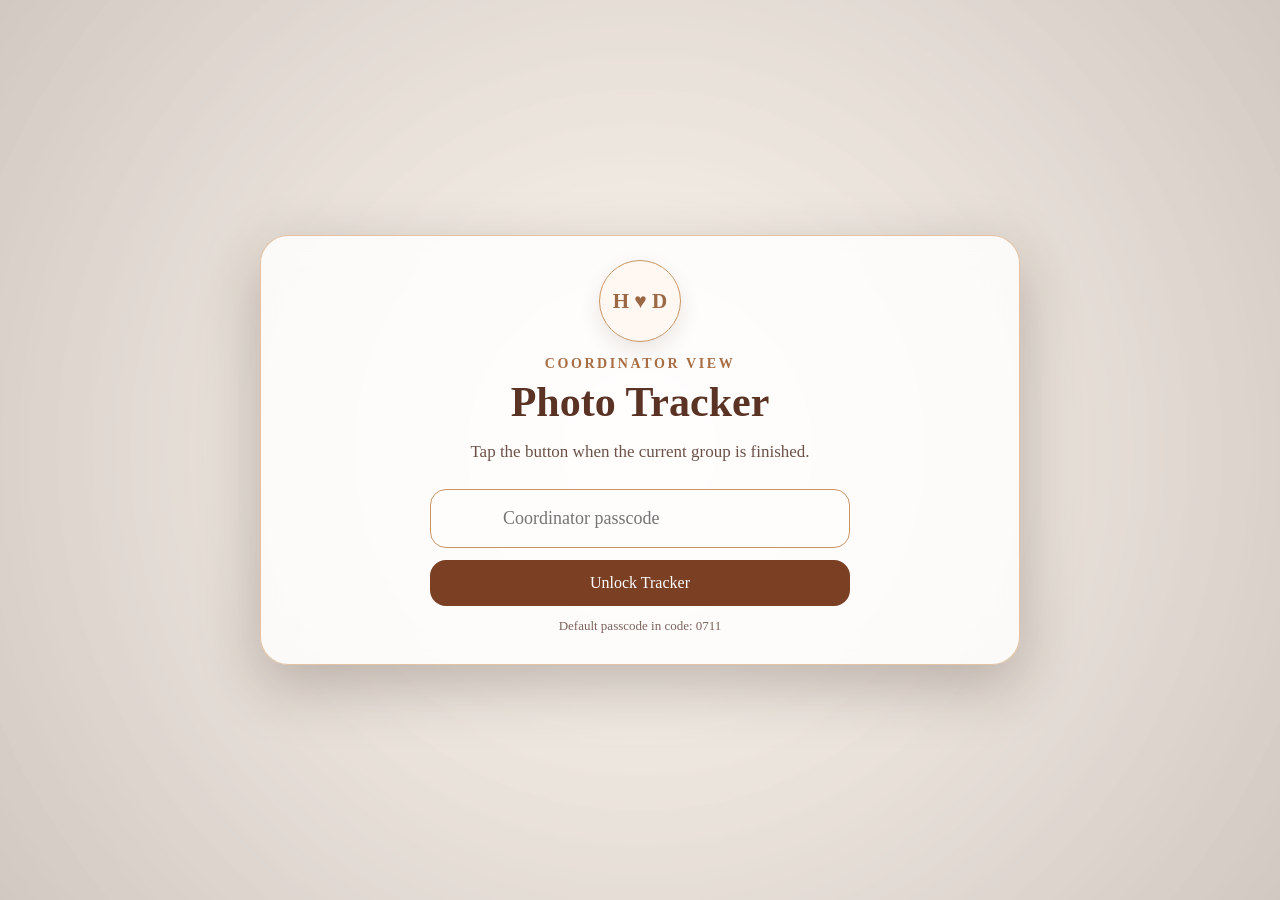
==== tracker.html @ 35372b27 "Add live group tracker" ====
<!DOCTYPE html>
<html lang="en">
<head>
  <meta charset="UTF-8" />
  <meta name="viewport" content="width=device-width, initial-scale=1.0" />
  <title>Photo Group Tracker</title>
  <link rel="stylesheet" href="style.css" />
</head>
<body>
  <div class="background"></div>

  <main class="container tracker-container">
    <section class="card tracker-page-card">
      <div class="monogram">H ♥ D</div>
      <p class="eyebrow">Coordinator View</p>
      <h1>Photo Tracker</h1>
      <p class="subtitle">Tap the button when the current group is finished.</p>

      <div id="passcodeBox" class="passcode-box">
        <input type="password" id="passcodeInput" placeholder="Coordinator passcode" />
        <button onclick="unlockTracker()">Unlock Tracker</button>
        <p class="small-note">Default passcode in code: 0711</p>
      </div>

      <div id="trackerApp" class="tracker-app hidden">
        <div id="trackerStatus" class="tracker-status"></div>

        <button id="completeCurrentBtn" class="complete-button" onclick="completeCurrentGroup()">
          Complete Current Group
        </button>

        <div class="tracker-actions">
          <button onclick="loadTracker()">Refresh</button>
          <button onclick="resetTrackerConfirm()" class="danger-light">Reset to Group 1</button>
        </div>

        <div id="groupControls" class="group-controls"></div>
      </div>
    </section>
  </main>

  <script>
    const TRACKER_URL = "PASTE_YOUR_GOOGLE_APPS_SCRIPT_WEB_APP_URL_HERE";
    const COORDINATOR_PASSCODE = "0711";

    let groups = [];

    function unlockTracker() {
      const value = document.getElementById("passcodeInput").value;
      if (value === COORDINATOR_PASSCODE) {
        document.getElementById("passcodeBox").classList.add("hidden");
        document.getElementById("trackerApp").classList.remove("hidden");
        loadTracker();
        setInterval(loadTracker, 5000);
      } else {
        alert("Incorrect passcode.");
      }
    }

    async function loadTracker() {
      const response = await fetch(TRACKER_URL);
      const data = await response.json();
      groups = data.groups || [];
      renderTracker();
    }

    function normalize(text) {
      return String(text || "").toLowerCase().trim();
    }

    function getCurrentIndex() {
      return groups.findIndex(g => normalize(g.status) === "current");
    }

    function renderTracker() {
      const done = groups.filter(g => normalize(g.status) === "done").map(g => g.group);
      const currentIndex = getCurrentIndex();
      const current = currentIndex >= 0 ? groups[currentIndex] : null;
      const next = currentIndex >= 0 ? groups[currentIndex + 1] : null;

      document.getElementById("trackerStatus").innerHTML = `
        <div class="tracker-card current">
          <p class="label">Current Group</p>
          <h2>${current ? current.group : "All Done"}</h2>
        </div>

        <div class="tracker-card next">
          <p class="label">Next Group</p>
          <h2>${next ? next.group : "None"}</h2>
        </div>

        <div class="tracker-card done-summary">
          <p class="label">Completed</p>
          <p>${done.length ? done.join(", ") : "None yet"}</p>
        </div>
      `;

      const completeBtn = document.getElementById("completeCurrentBtn");
      completeBtn.innerText = current ? `Complete Group ${current.group}` : "All Groups Complete";
      completeBtn.disabled = !current;

      document.getElementById("groupControls").innerHTML = groups.map(g => `
        <button class="group-button ${normalize(g.status)}" onclick="setCurrentGroup('${g.group}')">
          Group ${g.group}
          <span>${g.status}</span>
        </button>
      `).join("");
    }

    async function completeCurrentGroup() {
      const currentIndex = getCurrentIndex();
      if (currentIndex < 0) return;
      const current = groups[currentIndex];

      await fetch(TRACKER_URL, {
        method: "POST",
        body: JSON.stringify({ action: "complete", completedGroup: current.group })
      });

      await loadTracker();
    }

    async function setCurrentGroup(groupNumber) {
      const confirmed = confirm("Set Group " + groupNumber + " as the current group?");
      if (!confirmed) return;

      await fetch(TRACKER_URL, {
        method: "POST",
        body: JSON.stringify({ action: "setCurrent", currentGroup: groupNumber })
      });

      await loadTracker();
    }

    async function resetTrackerConfirm() {
      const confirmed = confirm("Reset tracker so Group 1 is current and all others are pending?");
      if (!confirmed) return;

      await fetch(TRACKER_URL, {
        method: "POST",
        body: JSON.stringify({ action: "reset" })
      });

      await loadTracker();
    }
  </script>
</body>
</html>
---- style.css ----
* { box-sizing: border-box; }

body {
  margin: 0;
  font-family: Georgia, "Times New Roman", serif;
  color: #3b2a24;
  overflow-x: hidden;
  background: #fff8f1;
}

.background {
  position: fixed;
  inset: 0;
  z-index: -5;
  background:
    linear-gradient(rgba(255, 248, 241, 0.28), rgba(255, 248, 241, 0.28)),
    url("image1.jpg");
  background-size: cover;
  background-position: center 42%;
  background-repeat: no-repeat;
  filter: blur(3px);
  transform: scale(1.025);
}

.background::after {
  content: "";
  position: fixed;
  inset: 0;
  background: radial-gradient(circle at center, rgba(255,255,255,0.10), rgba(44,27,19,0.22));
}

.container {
  min-height: 100vh;
  display: flex;
  flex-direction: column;
  gap: 22px;
  padding: 24px;
}

.guest-container {
  justify-content: flex-start;
  align-items: center;
  padding-top: 42px;
}

.tracker-container {
  justify-content: center;
  align-items: center;
}

.card {
  position: relative;
  width: 100%;
  max-width: 620px;
  padding: 32px 34px 30px;
  text-align: center;
  background: rgba(255, 255, 255, 0.84);
  border: 1px solid rgba(220, 178, 139, 0.78);
  border-radius: 28px;
  box-shadow: 0 20px 60px rgba(45, 28, 18, 0.26);
  backdrop-filter: blur(14px);
  -webkit-backdrop-filter: blur(14px);
}

.guest-card { margin-top: 6px; }
.tracker-page-card { max-width: 760px; }

.monogram {
  margin: -8px auto 14px;
  width: 82px;
  height: 82px;
  border-radius: 50%;
  border: 1px solid #c99362;
  display: flex;
  align-items: center;
  justify-content: center;
  font-size: 21px;
  font-weight: bold;
  color: #9b6846;
  background: rgba(255, 248, 241, 0.88);
  box-shadow: 0 8px 20px rgba(90, 58, 36, 0.12);
}

.eyebrow {
  margin: 0 0 8px;
  font-size: 14px;
  letter-spacing: 2.6px;
  text-transform: uppercase;
  color: #a86d43;
  font-weight: bold;
}

h1 {
  margin: 0;
  font-size: 42px;
  line-height: 1.05;
  color: #5a3324;
}

.subtitle {
  margin: 16px auto 24px;
  max-width: 460px;
  font-size: 17px;
  line-height: 1.45;
  color: #6b5148;
}

.search-wrap {
  position: relative;
  width: 100%;
  max-width: 500px;
  margin: 0 auto;
}

input {
  width: 100%;
  padding: 18px 72px;
  border-radius: 16px;
  border: 1.5px solid #c99362;
  font-size: 18px;
  outline: none;
  color: #3b2a24;
  background: rgba(255, 253, 251, 0.96);
  box-shadow: inset 0 1px 0 rgba(255,255,255,0.8);
  font-family: Georgia, "Times New Roman", serif;
}

input:focus {
  border-color: #a86d43;
  box-shadow: 0 0 0 4px rgba(168, 109, 67, 0.18);
}

.input-floral {
  position: absolute;
  top: -38px;
  width: 104px;
  height: auto;
  pointer-events: none;
  z-index: 2;
  opacity: 0.96;
}

.floral-left { left: -38px; }
.floral-right { right: -38px; }

.results {
  display: grid;
  gap: 16px;
  margin-top: 24px;
}

.result-card {
  background: rgba(255, 244, 235, 0.94);
  border: 1px solid #e4c7b2;
  border-radius: 20px;
  padding: 22px;
}

.result-card h2 {
  margin: 0 0 14px;
  font-size: 25px;
  color: #4a2d22;
}

.label {
  margin: 0 0 10px;
  font-size: 13px;
  letter-spacing: 1.6px;
  text-transform: uppercase;
  color: #8c5a3a;
}

.group-list {
  display: flex;
  flex-wrap: wrap;
  gap: 10px;
  justify-content: center;
}

.group-list span {
  min-width: 58px;
  padding: 10px 14px;
  border-radius: 999px;
  background: #7b3f24;
  color: white;
  font-size: 28px;
  font-weight: bold;
}

.group-list span.done {
  background: #7b7b63;
  opacity: 0.65;
}

.group-list span.current {
  background: #2f7d4e;
  box-shadow: 0 0 0 4px rgba(47, 125, 78, 0.15);
}

.group-list span.pending { background: #7b3f24; }

.side {
  margin: 14px 0 0;
  font-size: 15px;
  color: #6b5148;
}

.guest-status {
  margin-top: 18px;
  padding: 16px;
  border-radius: 18px;
  border: 1px solid rgba(201, 147, 98, 0.45);
}

.guest-status h3 {
  margin: 6px 0 6px;
  font-size: 24px;
}

.guest-status p {
  margin: 0;
  color: #5e4840;
}

.status-kicker {
  margin-bottom: 6px !important;
  font-size: 13px;
  letter-spacing: 1.4px;
  text-transform: uppercase;
  color: #8c5a3a !important;
}

.status-now {
  background: rgba(229, 255, 237, 0.92);
  border-color: rgba(47, 125, 78, 0.35);
}

.status-now h3 { color: #2f7d4e; }

.status-next {
  background: rgba(255, 248, 226, 0.95);
  border-color: rgba(188, 140, 55, 0.38);
}

.status-next h3 { color: #8b6427; }

.status-done {
  background: rgba(239, 239, 232, 0.95);
  border-color: rgba(123, 123, 99, 0.35);
}

.status-done h3 { color: #66664f; }
.status-pending { background: rgba(255, 244, 235, 0.95); }

.no-result {
  background: rgba(255, 244, 235, 0.94);
  border-radius: 18px;
  padding: 20px;
}

.no-result h2 {
  margin: 0 0 8px;
  color: #7b3f24;
}

.no-result p {
  margin: 0;
  color: #6b5148;
}

.footer-note {
  margin: 26px 0 0;
  font-size: 15px;
  color: #7b625d;
}

.bottom-note {
  margin: 0;
  color: rgba(255,255,255,0.95);
  letter-spacing: 2.4px;
  text-transform: uppercase;
  font-size: 13px;
  text-shadow: 0 2px 10px rgba(0,0,0,0.55);
}

.hidden { display: none !important; }

.passcode-box {
  display: grid;
  gap: 12px;
  max-width: 420px;
  margin: 0 auto;
}

button {
  border: none;
  border-radius: 16px;
  padding: 14px 16px;
  background: #7b3f24;
  color: white;
  font-family: Georgia, "Times New Roman", serif;
  font-size: 16px;
  cursor: pointer;
}

button:disabled {
  opacity: 0.55;
  cursor: not-allowed;
}

.small-note {
  margin: 0;
  font-size: 13px;
  color: #7b625d;
}

.tracker-status {
  display: grid;
  grid-template-columns: 1fr 1fr;
  gap: 14px;
  margin-top: 22px;
}

.tracker-card {
  background: rgba(255, 244, 235, 0.94);
  border: 1px solid #e4c7b2;
  border-radius: 18px;
  padding: 18px;
}

.tracker-card h2 {
  margin: 6px 0 0;
  font-size: 42px;
  color: #7b3f24;
}

.done-summary { grid-column: 1 / -1; }

.done-summary p:last-child {
  margin: 0;
  color: #6b5148;
  line-height: 1.45;
}

.complete-button {
  margin-top: 18px;
  width: 100%;
  font-size: 22px;
  padding: 18px;
  background: #2f7d4e;
}

.tracker-actions {
  display: grid;
  grid-template-columns: 1fr 1fr;
  gap: 10px;
  margin-top: 12px;
}

.danger-light { background: #9a5b45; }

.group-controls {
  display: grid;
  grid-template-columns: repeat(auto-fit, minmax(92px, 1fr));
  gap: 10px;
  margin-top: 22px;
}

.group-button {
  border: 1px solid #d7b8a3;
  border-radius: 14px;
  padding: 12px 8px;
  background: #fffdfb;
  color: #4a2d22;
  font-size: 15px;
}

.group-button span {
  display: block;
  margin-top: 4px;
  font-size: 12px;
  color: #7b625d;
}

.group-button.done { opacity: 0.52; }

.group-button.current {
  background: #7b3f24;
  color: white;
}

.group-button.current span { color: #fff4eb; }

@media (max-width: 640px) {
  .background {
    background-position: center top;
    filter: blur(2px);
    transform: scale(1.015);
  }

  .container { padding: 16px; }
  .guest-container { padding-top: 24px; }
  .card { padding: 28px 18px; }
  h1 { font-size: 32px; }

  input {
    padding: 16px 54px;
    font-size: 16px;
  }

  .input-floral {
    top: -30px;
    width: 78px;
  }

  .floral-left { left: -25px; }
  .floral-right { right: -25px; }
  .group-list span { font-size: 24px; }

  .tracker-status,
  .tracker-actions {
    grid-template-columns: 1fr;
  }

  .bottom-note {
    font-size: 11px;
    text-align: center;
  }
}
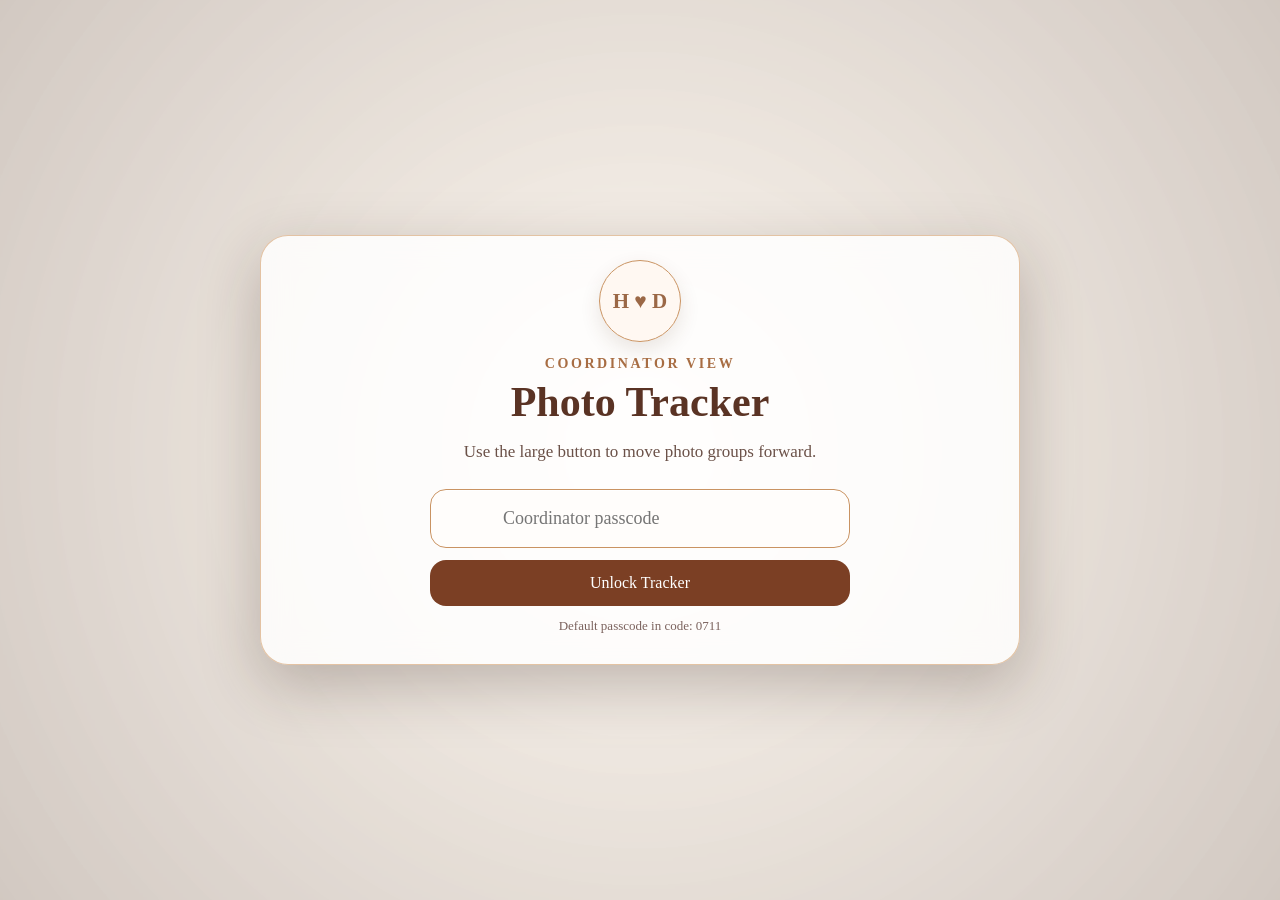
==== commit 2d2d0ba1: "Add live group tracker" ====
--- a/tracker.html
+++ b/tracker.html
@@ -6,15 +6,17 @@
   <title>Photo Group Tracker</title>
   <link rel="stylesheet" href="style.css" />
 </head>
+
 <body>
   <div class="background"></div>
 
   <main class="container tracker-container">
     <section class="card tracker-page-card">
       <div class="monogram">H ♥ D</div>
+
       <p class="eyebrow">Coordinator View</p>
       <h1>Photo Tracker</h1>
-      <p class="subtitle">Tap the button when the current group is finished.</p>
+      <p class="subtitle">Use the large button to move photo groups forward.</p>
 
       <div id="passcodeBox" class="passcode-box">
         <input type="password" id="passcodeInput" placeholder="Coordinator passcode" />
@@ -23,18 +25,26 @@
       </div>
 
       <div id="trackerApp" class="tracker-app hidden">
-        <div id="trackerStatus" class="tracker-status"></div>
+        <div id="trackerStatus" class="tracker-status simplified-status"></div>
 
         <button id="completeCurrentBtn" class="complete-button" onclick="completeCurrentGroup()">
           Complete Current Group
         </button>
 
-        <div class="tracker-actions">
-          <button onclick="loadTracker()">Refresh</button>
-          <button onclick="resetTrackerConfirm()" class="danger-light">Reset to Group 1</button>
-        </div>
+        <details class="jump-panel">
+          <summary>⚙ Jump to a different group / admin controls</summary>
 
-        <div id="groupControls" class="group-controls"></div>
+          <div class="tracker-actions">
+            <button onclick="loadTracker()">Refresh</button>
+            <button onclick="resetTrackerConfirm()" class="danger-light">Reset to Group 1</button>
+          </div>
+
+          <p class="small-note jump-note">
+            Use this only if a group is skipped or photos are taken out of order.
+          </p>
+
+          <div id="groupControls" class="group-controls"></div>
+        </details>
       </div>
     </section>
   </main>
@@ -47,6 +57,7 @@
 
     function unlockTracker() {
       const value = document.getElementById("passcodeInput").value;
+
       if (value === COORDINATOR_PASSCODE) {
         document.getElementById("passcodeBox").classList.add("hidden");
         document.getElementById("trackerApp").classList.remove("hidden");
@@ -79,7 +90,7 @@
       const next = currentIndex >= 0 ? groups[currentIndex + 1] : null;
 
       document.getElementById("trackerStatus").innerHTML = `
-        <div class="tracker-card current">
+        <div class="tracker-card current big-current">
           <p class="label">Current Group</p>
           <h2>${current ? current.group : "All Done"}</h2>
         </div>
@@ -110,11 +121,15 @@
     async function completeCurrentGroup() {
       const currentIndex = getCurrentIndex();
       if (currentIndex < 0) return;
+
       const current = groups[currentIndex];
 
       await fetch(TRACKER_URL, {
         method: "POST",
-        body: JSON.stringify({ action: "complete", completedGroup: current.group })
+        body: JSON.stringify({
+          action: "complete",
+          completedGroup: current.group
+        })
       });
 
       await loadTracker();
@@ -126,7 +141,10 @@
 
       await fetch(TRACKER_URL, {
         method: "POST",
-        body: JSON.stringify({ action: "setCurrent", currentGroup: groupNumber })
+        body: JSON.stringify({
+          action: "setCurrent",
+          currentGroup: groupNumber
+        })
       });
 
       await loadTracker();
@@ -138,7 +156,9 @@
 
       await fetch(TRACKER_URL, {
         method: "POST",
-        body: JSON.stringify({ action: "reset" })
+        body: JSON.stringify({
+          action: "reset"
+        })
       });
 
       await loadTracker();
--- a/style.css
+++ b/style.css
@@ -427,3 +427,51 @@
     text-align: center;
   }
 }
+
+
+/* Simplified coordinator tracker */
+.simplified-status {
+  grid-template-columns: 1.25fr 0.75fr;
+}
+
+.big-current h2 {
+  font-size: 76px;
+  line-height: 1;
+}
+
+.complete-button {
+  letter-spacing: 0.4px;
+  text-transform: uppercase;
+}
+
+.jump-panel {
+  margin-top: 18px;
+  text-align: left;
+  background: rgba(255, 244, 235, 0.86);
+  border: 1px solid #e4c7b2;
+  border-radius: 18px;
+  padding: 14px;
+}
+
+.jump-panel summary {
+  cursor: pointer;
+  color: #7b3f24;
+  font-weight: bold;
+  text-align: center;
+  list-style-position: inside;
+}
+
+.jump-note {
+  text-align: center;
+  margin: 12px 0 0;
+}
+
+@media (max-width: 640px) {
+  .simplified-status {
+    grid-template-columns: 1fr;
+  }
+
+  .big-current h2 {
+    font-size: 64px;
+  }
+}
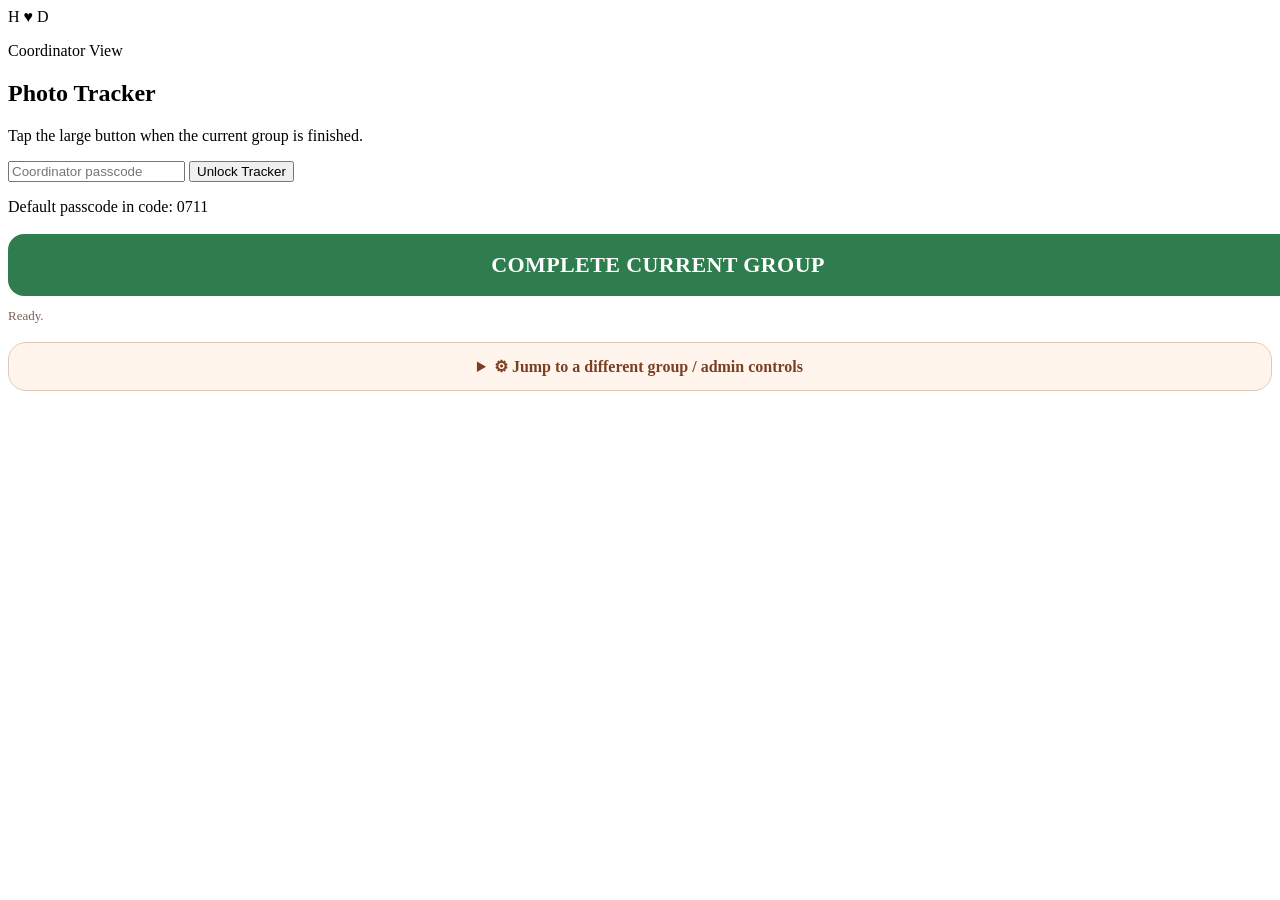
==== commit dca03582: "Fix coordinator tracker with JSONP" ====
--- a/tracker.html
+++ b/tracker.html
@@ -9,14 +9,14 @@
 
 <body>
   <div class="background"></div>
+  <iframe name="trackerUpdateFrame" id="trackerUpdateFrame" class="hidden-frame" title="tracker update frame"></iframe>
 
   <main class="container tracker-container">
     <section class="card tracker-page-card">
       <div class="monogram">H ♥ D</div>
-
       <p class="eyebrow">Coordinator View</p>
       <h1>Photo Tracker</h1>
-      <p class="subtitle">Use the large button to move photo groups forward.</p>
+      <p class="subtitle">Tap the large button when the current group is finished.</p>
 
       <div id="passcodeBox" class="passcode-box">
         <input type="password" id="passcodeInput" placeholder="Coordinator passcode" />
@@ -27,21 +27,26 @@
       <div id="trackerApp" class="tracker-app hidden">
         <div id="trackerStatus" class="tracker-status simplified-status"></div>
 
-        <button id="completeCurrentBtn" class="complete-button" onclick="completeCurrentGroup()">
+        <a id="completeCurrentBtn" class="complete-link-button" href="#" target="trackerUpdateFrame" onclick="return completeCurrentGroup();">
           Complete Current Group
-        </button>
+        </a>
+
+        <p id="debugMessage" class="debug-message">Ready.</p>
 
         <details class="jump-panel">
           <summary>⚙ Jump to a different group / admin controls</summary>
 
           <div class="tracker-actions">
-            <button onclick="loadTracker()">Refresh</button>
+            <button onclick="syncFromSheet()">Sync From Sheet</button>
             <button onclick="resetTrackerConfirm()" class="danger-light">Reset to Group 1</button>
           </div>
 
-          <p class="small-note jump-note">
-            Use this only if a group is skipped or photos are taken out of order.
-          </p>
+          <p class="small-note jump-note">Use this only if a group is skipped or taken out of order.</p>
+
+          <div class="jump-input-row">
+            <input type="number" id="jumpGroupInput" min="1" max="44" placeholder="Group #" />
+            <button onclick="jumpToGroupFromInput()">Jump</button>
+          </div>
 
           <div id="groupControls" class="group-controls"></div>
         </details>
@@ -52,54 +57,59 @@
   <script>
     const TRACKER_URL = "PASTE_YOUR_GOOGLE_APPS_SCRIPT_WEB_APP_URL_HERE";
     const COORDINATOR_PASSCODE = "0711";
-
-    let groups = [];
+    const TOTAL_GROUPS = 44;
+    const STORAGE_KEY = "hd_current_photo_group";
+
+    let currentGroup = Number(localStorage.getItem(STORAGE_KEY)) || 1;
 
     function unlockTracker() {
       const value = document.getElementById("passcodeInput").value;
-
       if (value === COORDINATOR_PASSCODE) {
         document.getElementById("passcodeBox").classList.add("hidden");
         document.getElementById("trackerApp").classList.remove("hidden");
-        loadTracker();
-        setInterval(loadTracker, 5000);
+        renderTracker();
+        syncFromSheet();
       } else {
         alert("Incorrect passcode.");
       }
     }
 
-    async function loadTracker() {
-      const response = await fetch(TRACKER_URL);
-      const data = await response.json();
-      groups = data.groups || [];
-      renderTracker();
-    }
-
-    function normalize(text) {
-      return String(text || "").toLowerCase().trim();
-    }
-
-    function getCurrentIndex() {
-      return groups.findIndex(g => normalize(g.status) === "current");
+    function setDebug(message) {
+      document.getElementById("debugMessage").textContent = message;
+    }
+
+    function buildUrl(action, group) {
+      let url = TRACKER_URL + "?action=" + encodeURIComponent(action);
+      if (group !== undefined && group !== null) url += "&group=" + encodeURIComponent(group);
+      url += "&t=" + Date.now();
+      return url;
+    }
+
+    function saveCurrent(group) {
+      currentGroup = Number(group);
+      localStorage.setItem(STORAGE_KEY, String(currentGroup));
+    }
+
+    function getDoneGroups() {
+      const done = [];
+      for (let i = 1; i < currentGroup; i++) done.push(i);
+      return done;
     }
 
     function renderTracker() {
-      const done = groups.filter(g => normalize(g.status) === "done").map(g => g.group);
-      const currentIndex = getCurrentIndex();
-      const current = currentIndex >= 0 ? groups[currentIndex] : null;
-      const next = currentIndex >= 0 ? groups[currentIndex + 1] : null;
+      const allDone = currentGroup > TOTAL_GROUPS;
+      const nextGroup = allDone ? null : currentGroup + 1 <= TOTAL_GROUPS ? currentGroup + 1 : null;
+      const done = getDoneGroups();
 
       document.getElementById("trackerStatus").innerHTML = `
         <div class="tracker-card current big-current">
           <p class="label">Current Group</p>
-          <h2>${current ? current.group : "All Done"}</h2>
+          <h2>${allDone ? "All Done" : currentGroup}</h2>
         </div>
-
         <div class="tracker-card next">
           <p class="label">Next Group</p>
-          <h2>${next ? next.group : "None"}</h2>
+          <h2>${nextGroup ? nextGroup : "None"}</h2>
         </div>
-
         <div class="tracker-card done-summary">
           <p class="label">Completed</p>
           <p>${done.length ? done.join(", ") : "None yet"}</p>
@@ -107,61 +117,137 @@
       `;
 
       const completeBtn = document.getElementById("completeCurrentBtn");
-      completeBtn.innerText = current ? `Complete Group ${current.group}` : "All Groups Complete";
-      completeBtn.disabled = !current;
-
-      document.getElementById("groupControls").innerHTML = groups.map(g => `
-        <button class="group-button ${normalize(g.status)}" onclick="setCurrentGroup('${g.group}')">
-          Group ${g.group}
-          <span>${g.status}</span>
-        </button>
-      `).join("");
-    }
-
-    async function completeCurrentGroup() {
-      const currentIndex = getCurrentIndex();
-      if (currentIndex < 0) return;
-
-      const current = groups[currentIndex];
-
-      await fetch(TRACKER_URL, {
-        method: "POST",
-        body: JSON.stringify({
-          action: "complete",
-          completedGroup: current.group
-        })
+      if (allDone) {
+        completeBtn.textContent = "All Groups Complete";
+        completeBtn.href = "#";
+        completeBtn.classList.add("disabled-link");
+      } else {
+        completeBtn.textContent = "Complete Group " + currentGroup;
+        completeBtn.href = buildUrl("complete", currentGroup);
+        completeBtn.classList.remove("disabled-link");
+      }
+
+      document.getElementById("groupControls").innerHTML = Array.from({ length: TOTAL_GROUPS }, (_, i) => {
+        const group = i + 1;
+        let status = "pending";
+        if (group < currentGroup) status = "done";
+        if (group === currentGroup) status = "current";
+
+        return `
+          <a class="group-button ${status}" href="${buildUrl("setCurrent", group)}" target="trackerUpdateFrame" onclick="setCurrentLocally(${group})">
+            Group ${group}
+            <span>${status === "current" ? "Current" : status === "done" ? "Done" : "Pending"}</span>
+          </a>
+        `;
+      }).join("");
+    }
+
+    function completeCurrentGroup() {
+      if (currentGroup > TOTAL_GROUPS) return false;
+      if (!TRACKER_URL || TRACKER_URL.includes("PASTE_YOUR")) {
+        alert("Replace TRACKER_URL in tracker.html first.");
+        return false;
+      }
+
+      const completed = currentGroup;
+      document.getElementById("completeCurrentBtn").href = buildUrl("complete", completed);
+
+      setTimeout(() => {
+        saveCurrent(completed + 1);
+        renderTracker();
+        setDebug("Sent update for Group " + completed + ". Current group is now " + (currentGroup > TOTAL_GROUPS ? "All Done" : currentGroup) + ".");
+      }, 700);
+
+      return true;
+    }
+
+    function setCurrentLocally(group) {
+      saveCurrent(group);
+      setTimeout(() => {
+        renderTracker();
+        setDebug("Set current group to " + group + ".");
+      }, 700);
+      return true;
+    }
+
+    function jumpToGroupFromInput() {
+      const value = Number(document.getElementById("jumpGroupInput").value);
+      if (!value || value < 1 || value > TOTAL_GROUPS) {
+        alert("Enter a group number from 1 to " + TOTAL_GROUPS + ".");
+        return;
+      }
+      if (!confirm("Set Group " + value + " as the current group?")) return;
+
+      document.getElementById("trackerUpdateFrame").src = buildUrl("setCurrent", value);
+      saveCurrent(value);
+      renderTracker();
+      setDebug("Set current group to " + value + ".");
+    }
+
+    function resetTrackerConfirm() {
+      if (!confirm("Reset tracker so Group 1 is current and all others are pending?")) return;
+      document.getElementById("trackerUpdateFrame").src = buildUrl("reset");
+      saveCurrent(1);
+      renderTracker();
+      setDebug("Reset to Group 1.");
+    }
+
+    function jsonpRequest(action) {
+      return new Promise((resolve, reject) => {
+        const callbackName = "jsonpCallback_" + Date.now() + "_" + Math.floor(Math.random() * 100000);
+        const script = document.createElement("script");
+        const url = buildUrl(action) + "&callback=" + callbackName;
+
+        window[callbackName] = function(data) {
+          cleanup();
+          resolve(data);
+        };
+
+        script.onerror = function() {
+          cleanup();
+          reject(new Error("Could not sync from sheet."));
+        };
+
+        function cleanup() {
+          delete window[callbackName];
+          if (script.parentNode) script.parentNode.removeChild(script);
+        }
+
+        script.src = url;
+        document.body.appendChild(script);
       });
-
-      await loadTracker();
-    }
-
-    async function setCurrentGroup(groupNumber) {
-      const confirmed = confirm("Set Group " + groupNumber + " as the current group?");
-      if (!confirmed) return;
-
-      await fetch(TRACKER_URL, {
-        method: "POST",
-        body: JSON.stringify({
-          action: "setCurrent",
-          currentGroup: groupNumber
-        })
-      });
-
-      await loadTracker();
-    }
-
-    async function resetTrackerConfirm() {
-      const confirmed = confirm("Reset tracker so Group 1 is current and all others are pending?");
-      if (!confirmed) return;
-
-      await fetch(TRACKER_URL, {
-        method: "POST",
-        body: JSON.stringify({
-          action: "reset"
-        })
-      });
-
-      await loadTracker();
+    }
+
+    async function syncFromSheet() {
+      if (!TRACKER_URL || TRACKER_URL.includes("PASTE_YOUR")) {
+        setDebug("Replace TRACKER_URL in tracker.html.");
+        return;
+      }
+
+      try {
+        const data = await jsonpRequest("status");
+        if (!data.success) {
+          setDebug(data.message || "Could not sync from sheet.");
+          return;
+        }
+
+        const groups = data.groups || [];
+        const current = groups.find(g => String(g.status).toLowerCase() === "current");
+
+        if (current) {
+          saveCurrent(Number(current.group));
+          renderTracker();
+          setDebug("Synced from sheet. Current group: " + current.group + ".");
+        } else {
+          const doneCount = groups.filter(g => String(g.status).toLowerCase() === "done").length;
+          saveCurrent(doneCount + 1);
+          renderTracker();
+          setDebug("Synced from sheet.");
+        }
+      } catch (error) {
+        setDebug("Could not sync from sheet, but local tracker still works.");
+        renderTracker();
+      }
     }
   </script>
 </body>
--- a/style.css
+++ b/style.css
@@ -1,435 +1,58 @@
-* { box-sizing: border-box; }
 
-body {
-  margin: 0;
-  font-family: Georgia, "Times New Roman", serif;
-  color: #3b2a24;
-  overflow-x: hidden;
-  background: #fff8f1;
+/* Direct-link coordinator tracker fix */
+.hidden-frame {
+  position: absolute;
+  width: 1px;
+  height: 1px;
+  left: -9999px;
+  top: -9999px;
+  opacity: 0;
+  pointer-events: none;
+  border: 0;
 }
 
-.background {
-  position: fixed;
-  inset: 0;
-  z-index: -5;
-  background:
-    linear-gradient(rgba(255, 248, 241, 0.28), rgba(255, 248, 241, 0.28)),
-    url("image1.jpg");
-  background-size: cover;
-  background-position: center 42%;
-  background-repeat: no-repeat;
-  filter: blur(3px);
-  transform: scale(1.025);
-}
-
-.background::after {
-  content: "";
-  position: fixed;
-  inset: 0;
-  background: radial-gradient(circle at center, rgba(255,255,255,0.10), rgba(44,27,19,0.22));
-}
-
-.container {
-  min-height: 100vh;
-  display: flex;
-  flex-direction: column;
-  gap: 22px;
-  padding: 24px;
-}
-
-.guest-container {
-  justify-content: flex-start;
-  align-items: center;
-  padding-top: 42px;
-}
-
-.tracker-container {
-  justify-content: center;
-  align-items: center;
-}
-
-.card {
-  position: relative;
+.complete-link-button {
+  display: block;
+  margin-top: 18px;
   width: 100%;
-  max-width: 620px;
-  padding: 32px 34px 30px;
+  border-radius: 16px;
+  padding: 18px;
+  background: #2f7d4e;
+  color: white;
+  font-family: Georgia, "Times New Roman", serif;
+  font-size: 22px;
+  text-decoration: none;
   text-align: center;
-  background: rgba(255, 255, 255, 0.84);
-  border: 1px solid rgba(220, 178, 139, 0.78);
-  border-radius: 28px;
-  box-shadow: 0 20px 60px rgba(45, 28, 18, 0.26);
-  backdrop-filter: blur(14px);
-  -webkit-backdrop-filter: blur(14px);
-}
-
-.guest-card { margin-top: 6px; }
-.tracker-page-card { max-width: 760px; }
-
-.monogram {
-  margin: -8px auto 14px;
-  width: 82px;
-  height: 82px;
-  border-radius: 50%;
-  border: 1px solid #c99362;
-  display: flex;
-  align-items: center;
-  justify-content: center;
-  font-size: 21px;
-  font-weight: bold;
-  color: #9b6846;
-  background: rgba(255, 248, 241, 0.88);
-  box-shadow: 0 8px 20px rgba(90, 58, 36, 0.12);
-}
-
-.eyebrow {
-  margin: 0 0 8px;
-  font-size: 14px;
-  letter-spacing: 2.6px;
+  cursor: pointer;
+  letter-spacing: 0.4px;
   text-transform: uppercase;
-  color: #a86d43;
   font-weight: bold;
 }
 
-h1 {
-  margin: 0;
-  font-size: 42px;
-  line-height: 1.05;
-  color: #5a3324;
+.disabled-link {
+  opacity: 0.55;
+  pointer-events: none;
 }
 
-.subtitle {
-  margin: 16px auto 24px;
-  max-width: 460px;
-  font-size: 17px;
-  line-height: 1.45;
-  color: #6b5148;
+.jump-input-row {
+  display: grid;
+  grid-template-columns: 1fr 110px;
+  gap: 10px;
+  margin-top: 14px;
 }
 
-.search-wrap {
-  position: relative;
-  width: 100%;
-  max-width: 500px;
-  margin: 0 auto;
+.group-button {
+  text-decoration: none;
+  text-align: center;
+  display: block;
 }
 
-input {
-  width: 100%;
-  padding: 18px 72px;
-  border-radius: 16px;
-  border: 1.5px solid #c99362;
-  font-size: 18px;
-  outline: none;
-  color: #3b2a24;
-  background: rgba(255, 253, 251, 0.96);
-  box-shadow: inset 0 1px 0 rgba(255,255,255,0.8);
-  font-family: Georgia, "Times New Roman", serif;
-}
-
-input:focus {
-  border-color: #a86d43;
-  box-shadow: 0 0 0 4px rgba(168, 109, 67, 0.18);
-}
-
-.input-floral {
-  position: absolute;
-  top: -38px;
-  width: 104px;
-  height: auto;
-  pointer-events: none;
-  z-index: 2;
-  opacity: 0.96;
-}
-
-.floral-left { left: -38px; }
-.floral-right { right: -38px; }
-
-.results {
-  display: grid;
-  gap: 16px;
-  margin-top: 24px;
-}
-
-.result-card {
-  background: rgba(255, 244, 235, 0.94);
-  border: 1px solid #e4c7b2;
-  border-radius: 20px;
-  padding: 22px;
-}
-
-.result-card h2 {
-  margin: 0 0 14px;
-  font-size: 25px;
-  color: #4a2d22;
-}
-
-.label {
-  margin: 0 0 10px;
-  font-size: 13px;
-  letter-spacing: 1.6px;
-  text-transform: uppercase;
-  color: #8c5a3a;
-}
-
-.group-list {
-  display: flex;
-  flex-wrap: wrap;
-  gap: 10px;
-  justify-content: center;
-}
-
-.group-list span {
-  min-width: 58px;
-  padding: 10px 14px;
-  border-radius: 999px;
-  background: #7b3f24;
-  color: white;
-  font-size: 28px;
-  font-weight: bold;
-}
-
-.group-list span.done {
-  background: #7b7b63;
-  opacity: 0.65;
-}
-
-.group-list span.current {
-  background: #2f7d4e;
-  box-shadow: 0 0 0 4px rgba(47, 125, 78, 0.15);
-}
-
-.group-list span.pending { background: #7b3f24; }
-
-.side {
-  margin: 14px 0 0;
-  font-size: 15px;
-  color: #6b5148;
-}
-
-.guest-status {
-  margin-top: 18px;
-  padding: 16px;
-  border-radius: 18px;
-  border: 1px solid rgba(201, 147, 98, 0.45);
-}
-
-.guest-status h3 {
-  margin: 6px 0 6px;
-  font-size: 24px;
-}
-
-.guest-status p {
-  margin: 0;
-  color: #5e4840;
-}
-
-.status-kicker {
-  margin-bottom: 6px !important;
-  font-size: 13px;
-  letter-spacing: 1.4px;
-  text-transform: uppercase;
-  color: #8c5a3a !important;
-}
-
-.status-now {
-  background: rgba(229, 255, 237, 0.92);
-  border-color: rgba(47, 125, 78, 0.35);
-}
-
-.status-now h3 { color: #2f7d4e; }
-
-.status-next {
-  background: rgba(255, 248, 226, 0.95);
-  border-color: rgba(188, 140, 55, 0.38);
-}
-
-.status-next h3 { color: #8b6427; }
-
-.status-done {
-  background: rgba(239, 239, 232, 0.95);
-  border-color: rgba(123, 123, 99, 0.35);
-}
-
-.status-done h3 { color: #66664f; }
-.status-pending { background: rgba(255, 244, 235, 0.95); }
-
-.no-result {
-  background: rgba(255, 244, 235, 0.94);
-  border-radius: 18px;
-  padding: 20px;
-}
-
-.no-result h2 {
-  margin: 0 0 8px;
-  color: #7b3f24;
-}
-
-.no-result p {
-  margin: 0;
-  color: #6b5148;
-}
-
-.footer-note {
-  margin: 26px 0 0;
-  font-size: 15px;
-  color: #7b625d;
-}
-
-.bottom-note {
-  margin: 0;
-  color: rgba(255,255,255,0.95);
-  letter-spacing: 2.4px;
-  text-transform: uppercase;
-  font-size: 13px;
-  text-shadow: 0 2px 10px rgba(0,0,0,0.55);
-}
-
-.hidden { display: none !important; }
-
-.passcode-box {
-  display: grid;
-  gap: 12px;
-  max-width: 420px;
-  margin: 0 auto;
-}
-
-button {
-  border: none;
-  border-radius: 16px;
-  padding: 14px 16px;
-  background: #7b3f24;
-  color: white;
-  font-family: Georgia, "Times New Roman", serif;
-  font-size: 16px;
-  cursor: pointer;
-}
-
-button:disabled {
-  opacity: 0.55;
-  cursor: not-allowed;
-}
-
-.small-note {
-  margin: 0;
+.debug-message {
+  margin: 12px 0 0;
   font-size: 13px;
   color: #7b625d;
 }
 
-.tracker-status {
-  display: grid;
-  grid-template-columns: 1fr 1fr;
-  gap: 14px;
-  margin-top: 22px;
-}
-
-.tracker-card {
-  background: rgba(255, 244, 235, 0.94);
-  border: 1px solid #e4c7b2;
-  border-radius: 18px;
-  padding: 18px;
-}
-
-.tracker-card h2 {
-  margin: 6px 0 0;
-  font-size: 42px;
-  color: #7b3f24;
-}
-
-.done-summary { grid-column: 1 / -1; }
-
-.done-summary p:last-child {
-  margin: 0;
-  color: #6b5148;
-  line-height: 1.45;
-}
-
-.complete-button {
-  margin-top: 18px;
-  width: 100%;
-  font-size: 22px;
-  padding: 18px;
-  background: #2f7d4e;
-}
-
-.tracker-actions {
-  display: grid;
-  grid-template-columns: 1fr 1fr;
-  gap: 10px;
-  margin-top: 12px;
-}
-
-.danger-light { background: #9a5b45; }
-
-.group-controls {
-  display: grid;
-  grid-template-columns: repeat(auto-fit, minmax(92px, 1fr));
-  gap: 10px;
-  margin-top: 22px;
-}
-
-.group-button {
-  border: 1px solid #d7b8a3;
-  border-radius: 14px;
-  padding: 12px 8px;
-  background: #fffdfb;
-  color: #4a2d22;
-  font-size: 15px;
-}
-
-.group-button span {
-  display: block;
-  margin-top: 4px;
-  font-size: 12px;
-  color: #7b625d;
-}
-
-.group-button.done { opacity: 0.52; }
-
-.group-button.current {
-  background: #7b3f24;
-  color: white;
-}
-
-.group-button.current span { color: #fff4eb; }
-
-@media (max-width: 640px) {
-  .background {
-    background-position: center top;
-    filter: blur(2px);
-    transform: scale(1.015);
-  }
-
-  .container { padding: 16px; }
-  .guest-container { padding-top: 24px; }
-  .card { padding: 28px 18px; }
-  h1 { font-size: 32px; }
-
-  input {
-    padding: 16px 54px;
-    font-size: 16px;
-  }
-
-  .input-floral {
-    top: -30px;
-    width: 78px;
-  }
-
-  .floral-left { left: -25px; }
-  .floral-right { right: -25px; }
-  .group-list span { font-size: 24px; }
-
-  .tracker-status,
-  .tracker-actions {
-    grid-template-columns: 1fr;
-  }
-
-  .bottom-note {
-    font-size: 11px;
-    text-align: center;
-  }
-}
-
-
-/* Simplified coordinator tracker */
 .simplified-status {
   grid-template-columns: 1.25fr 0.75fr;
 }
@@ -437,11 +60,6 @@
 .big-current h2 {
   font-size: 76px;
   line-height: 1;
-}
-
-.complete-button {
-  letter-spacing: 0.4px;
-  text-transform: uppercase;
 }
 
 .jump-panel {
@@ -461,11 +79,6 @@
   list-style-position: inside;
 }
 
-.jump-note {
-  text-align: center;
-  margin: 12px 0 0;
-}
-
 @media (max-width: 640px) {
   .simplified-status {
     grid-template-columns: 1fr;
@@ -474,4 +87,8 @@
   .big-current h2 {
     font-size: 64px;
   }
+
+  .jump-input-row {
+    grid-template-columns: 1fr;
+  }
 }
